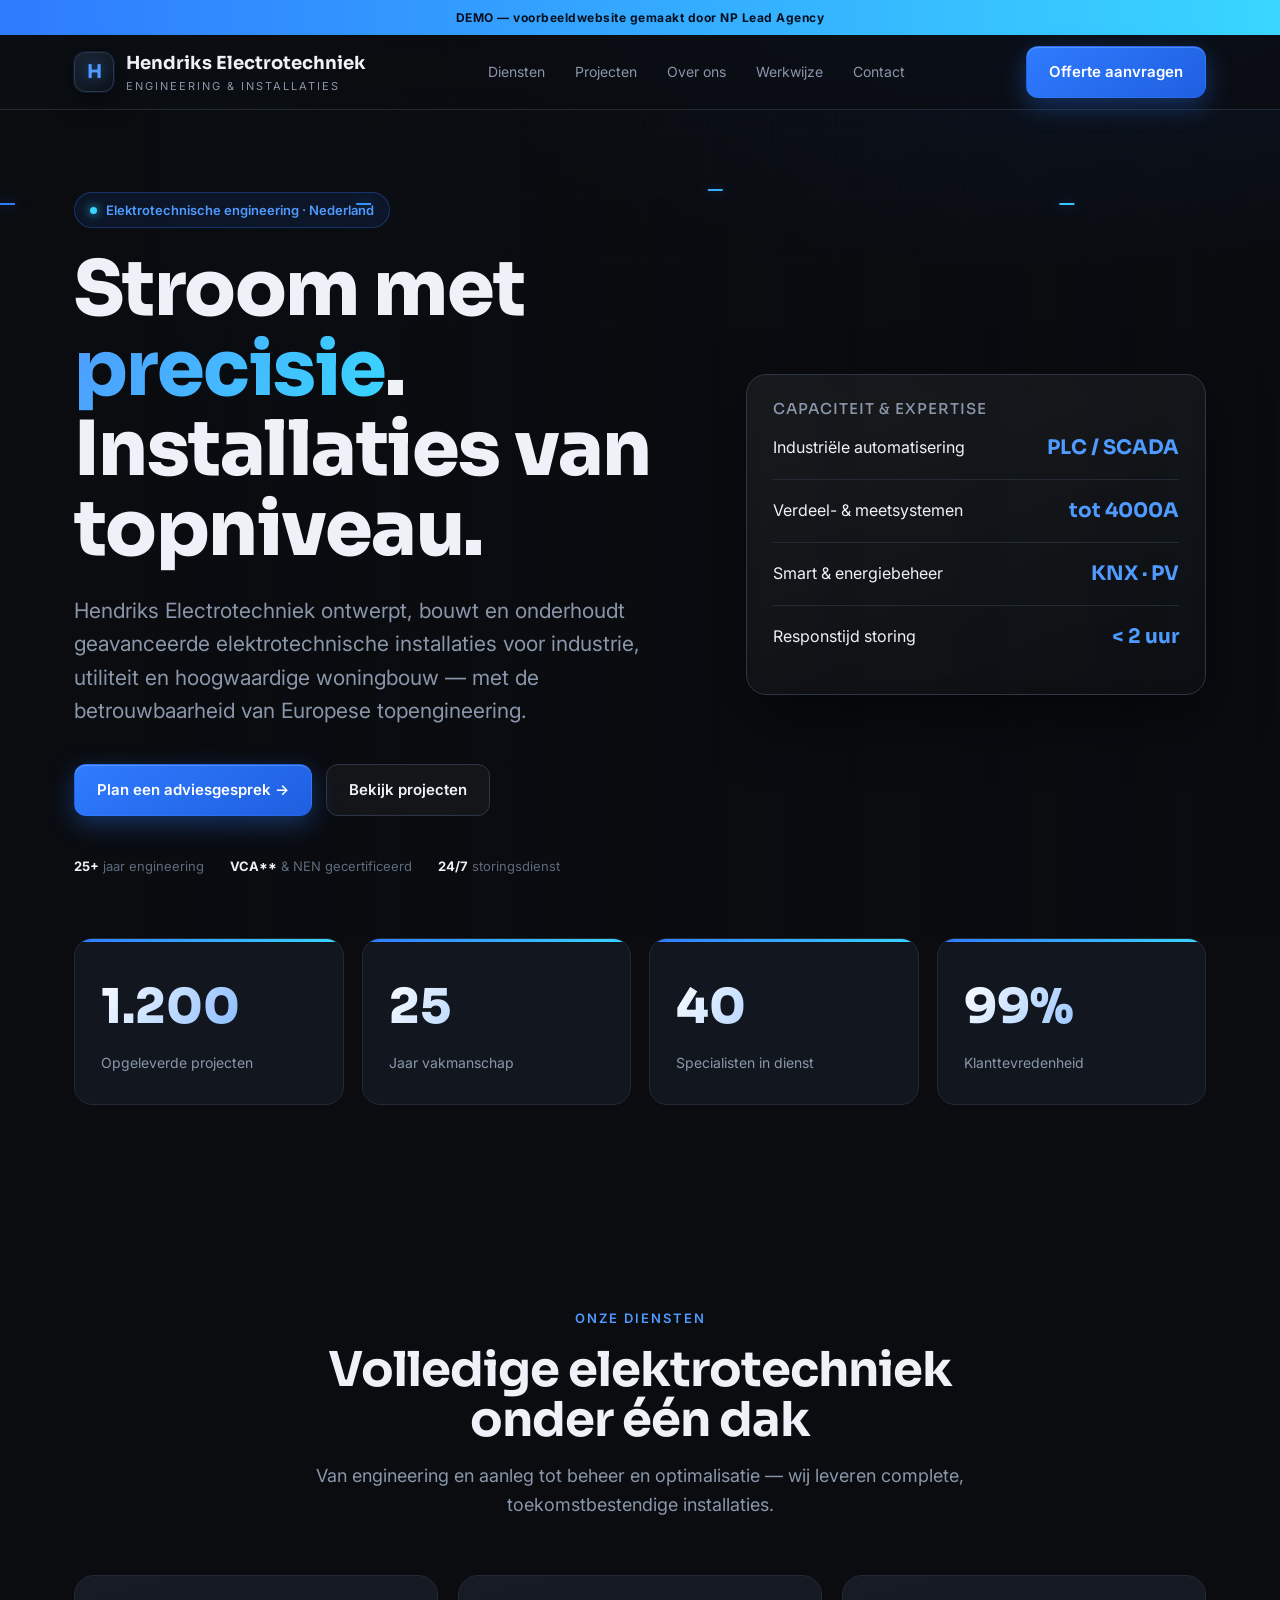
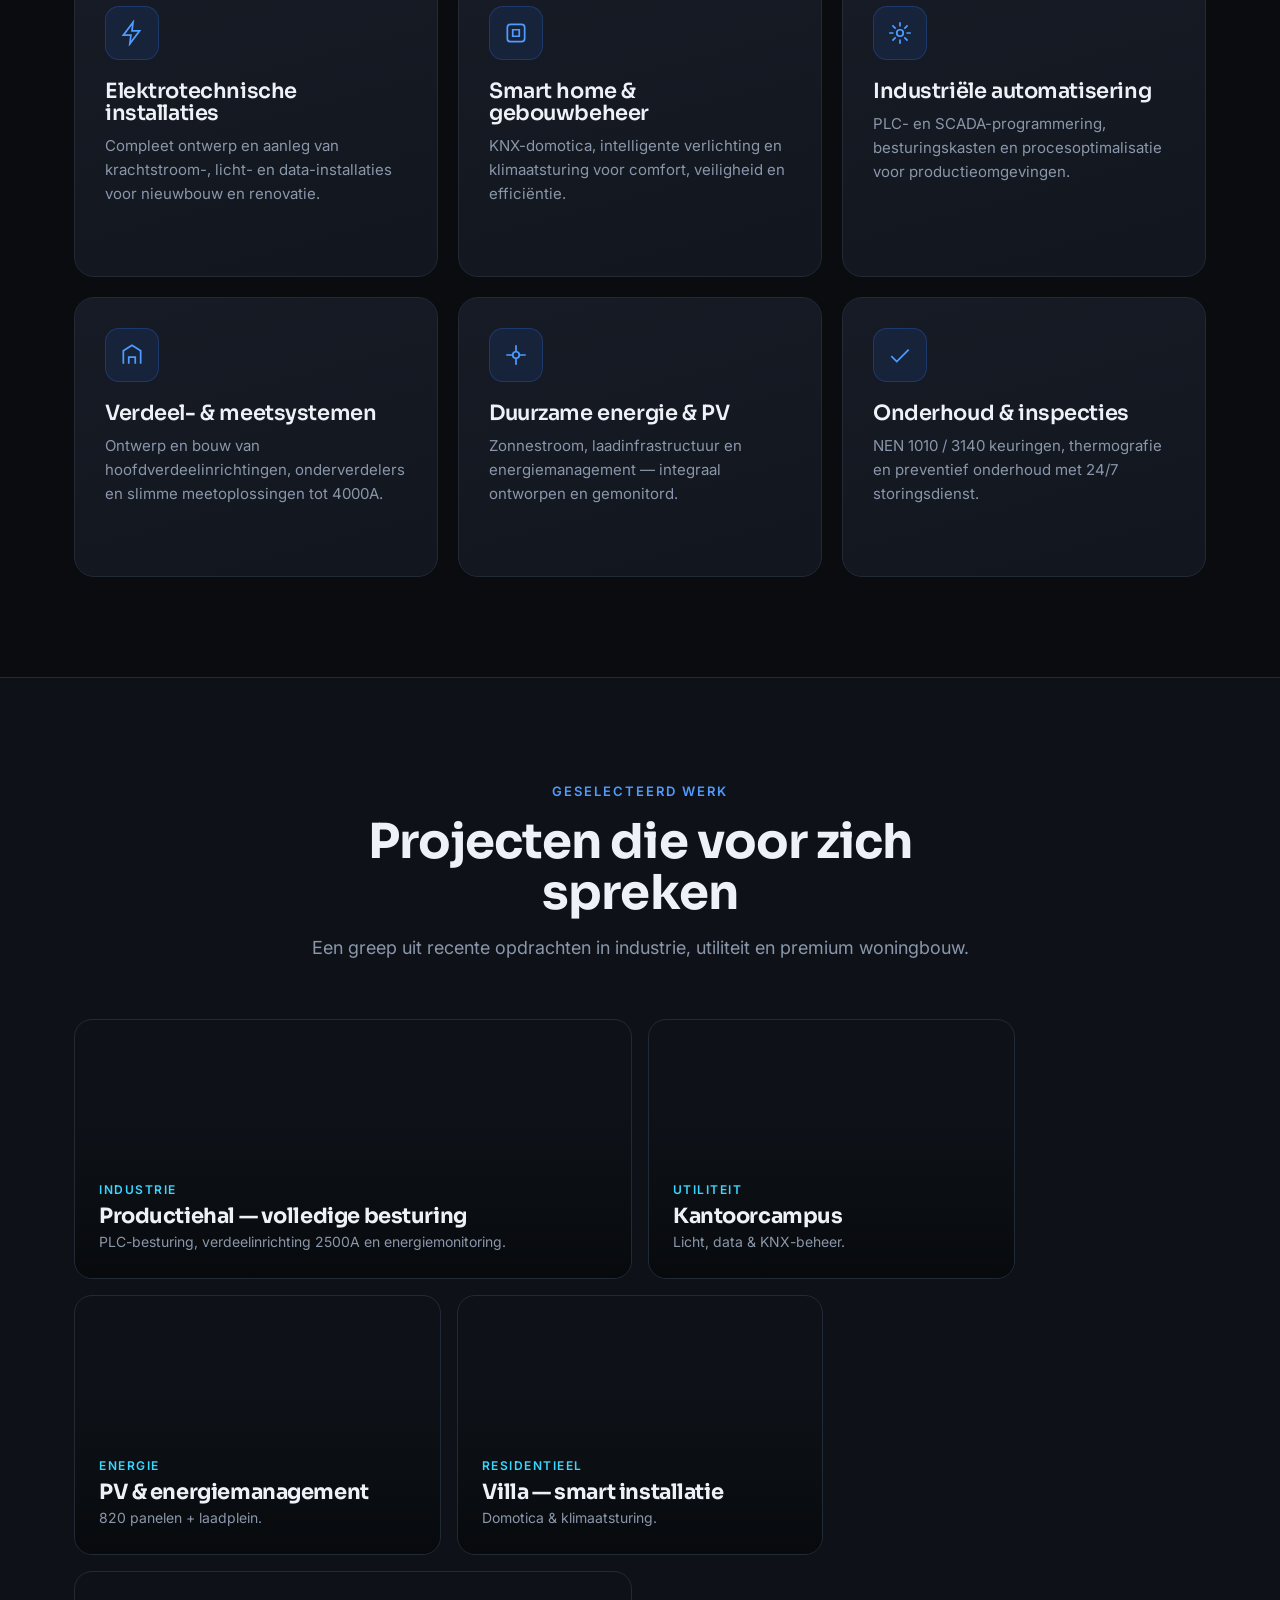
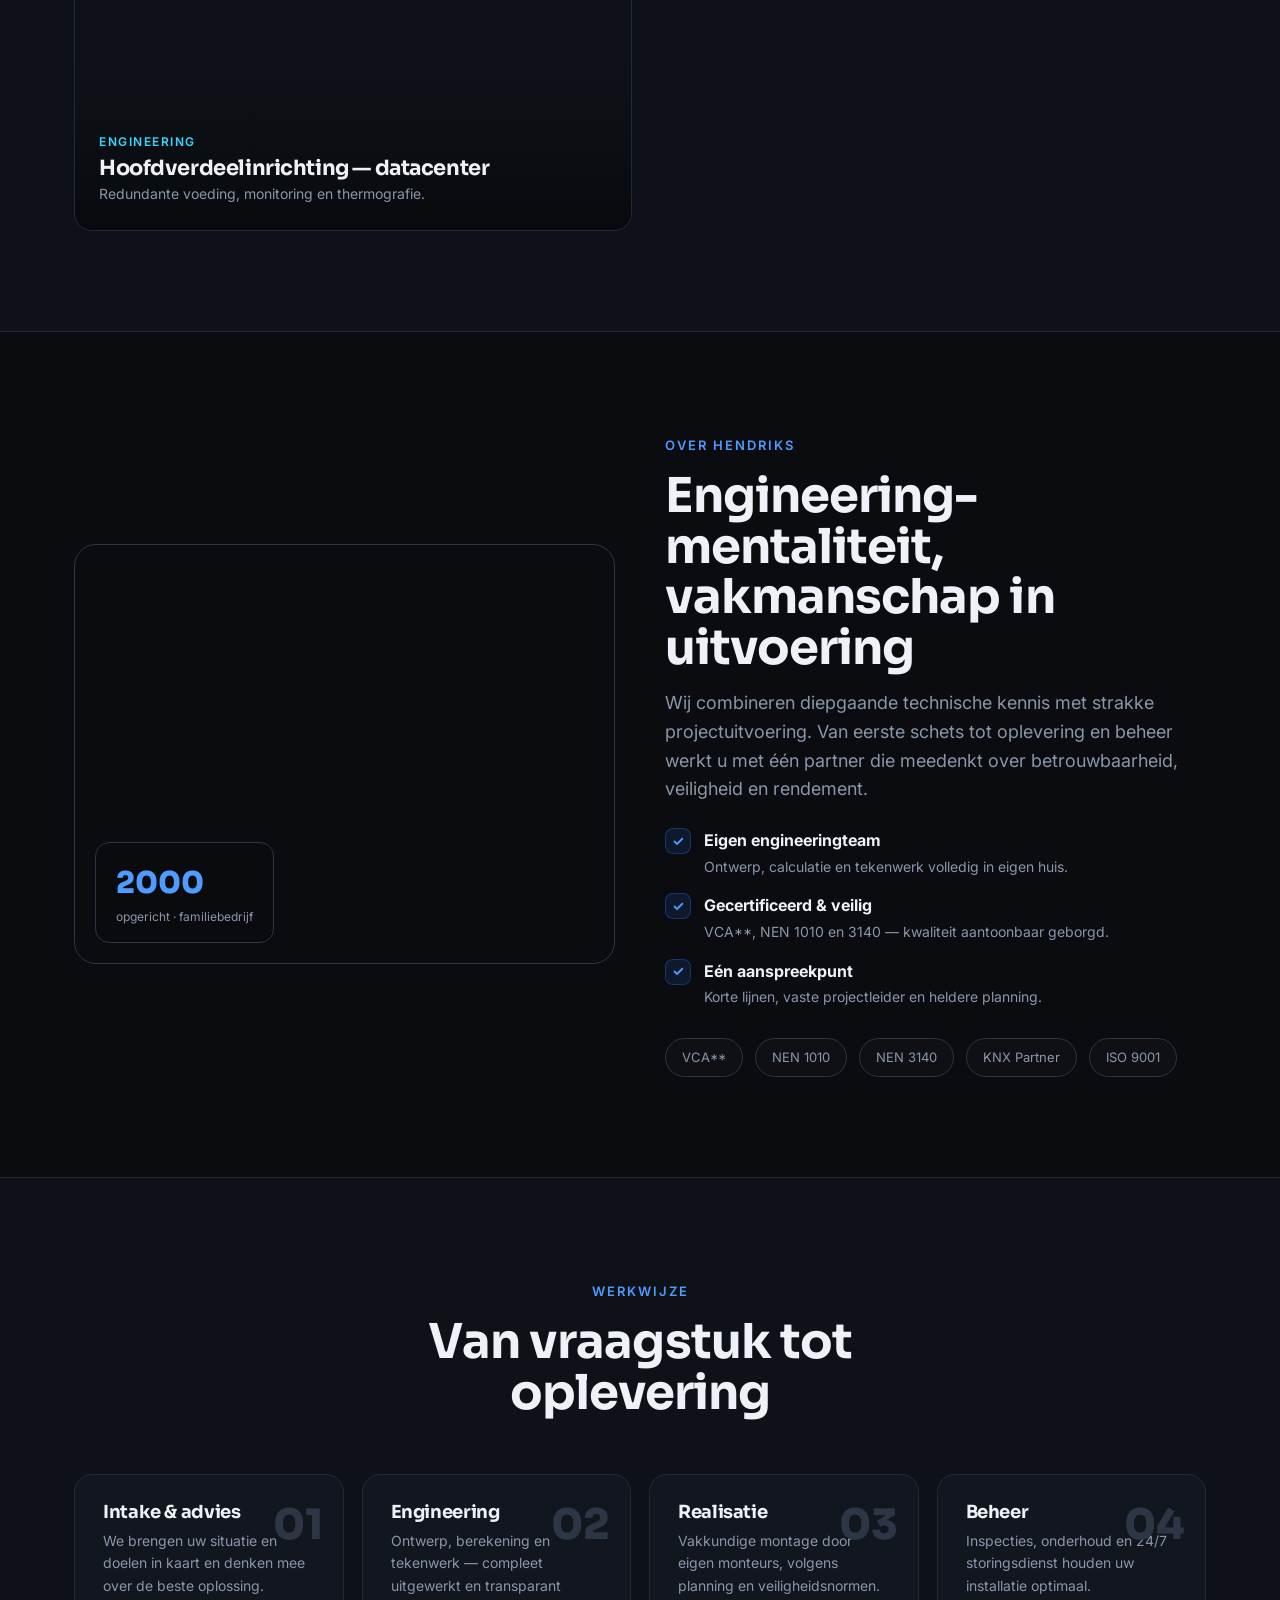
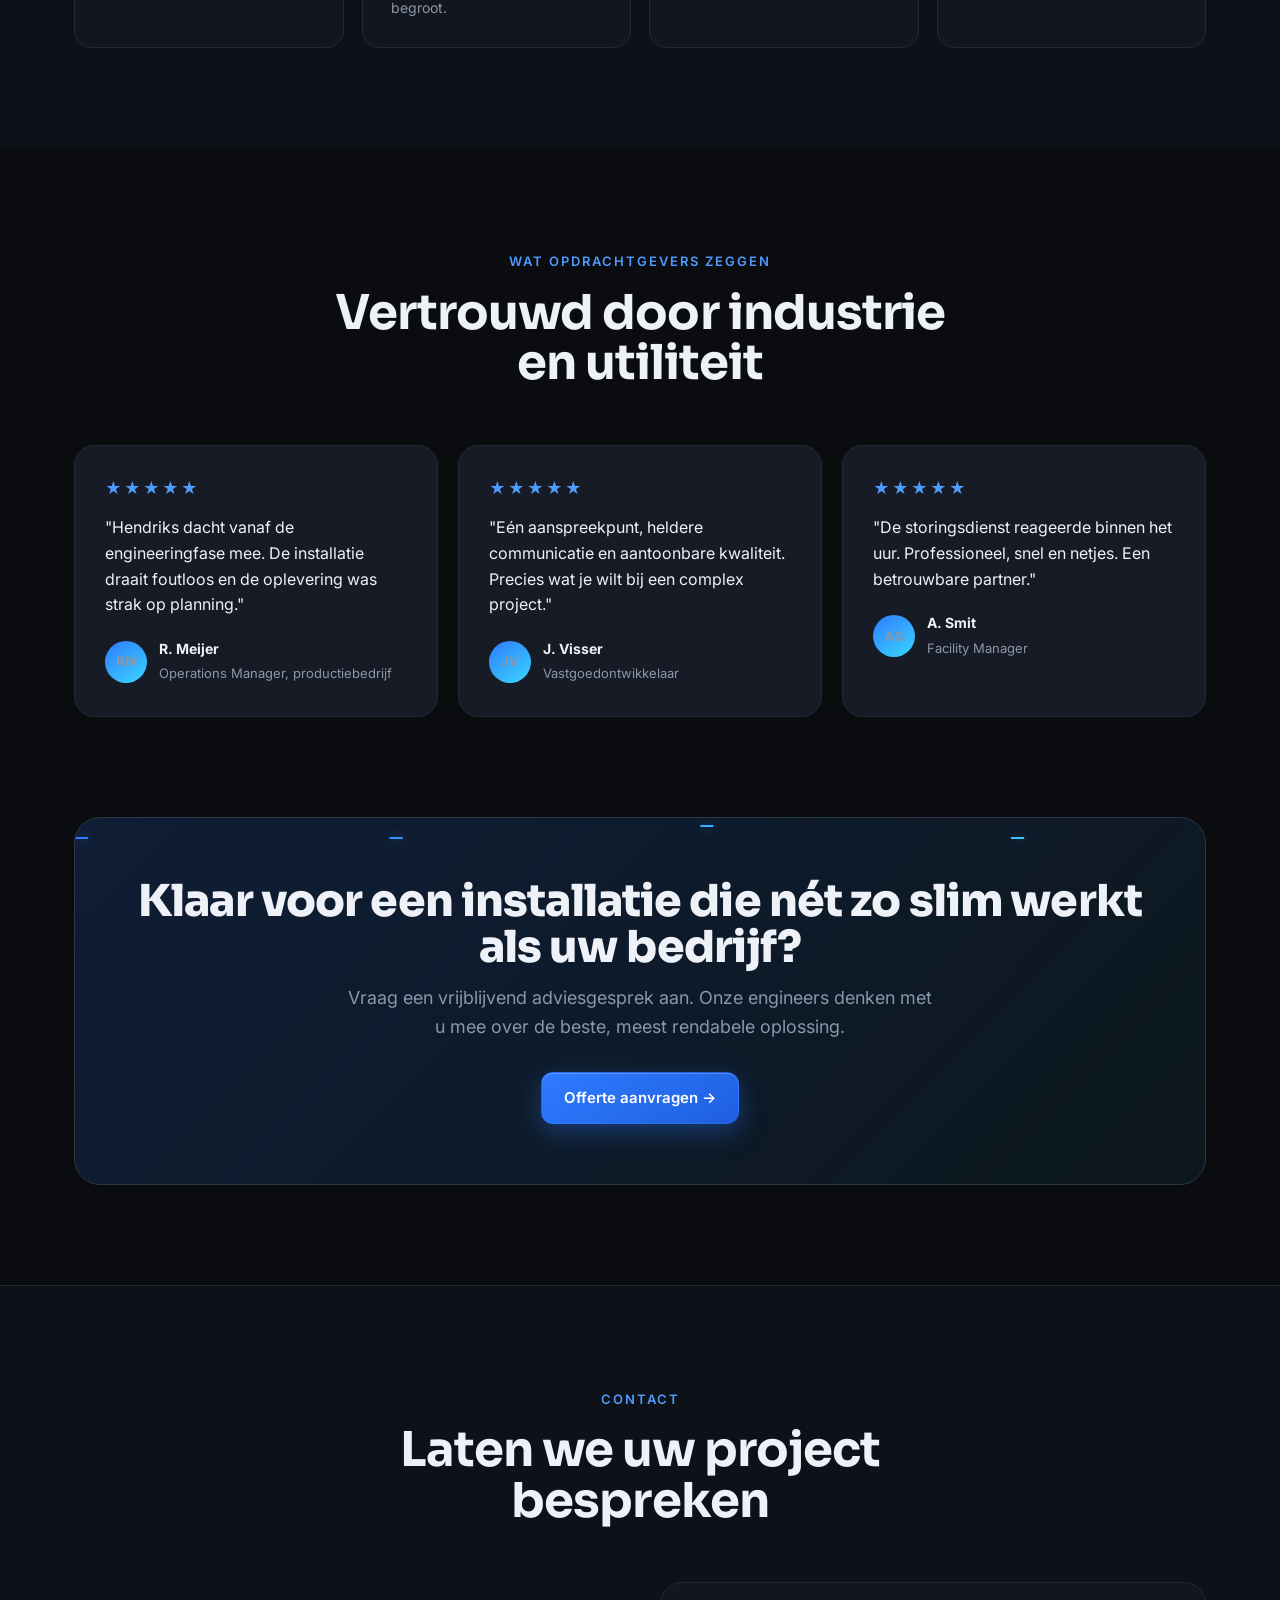
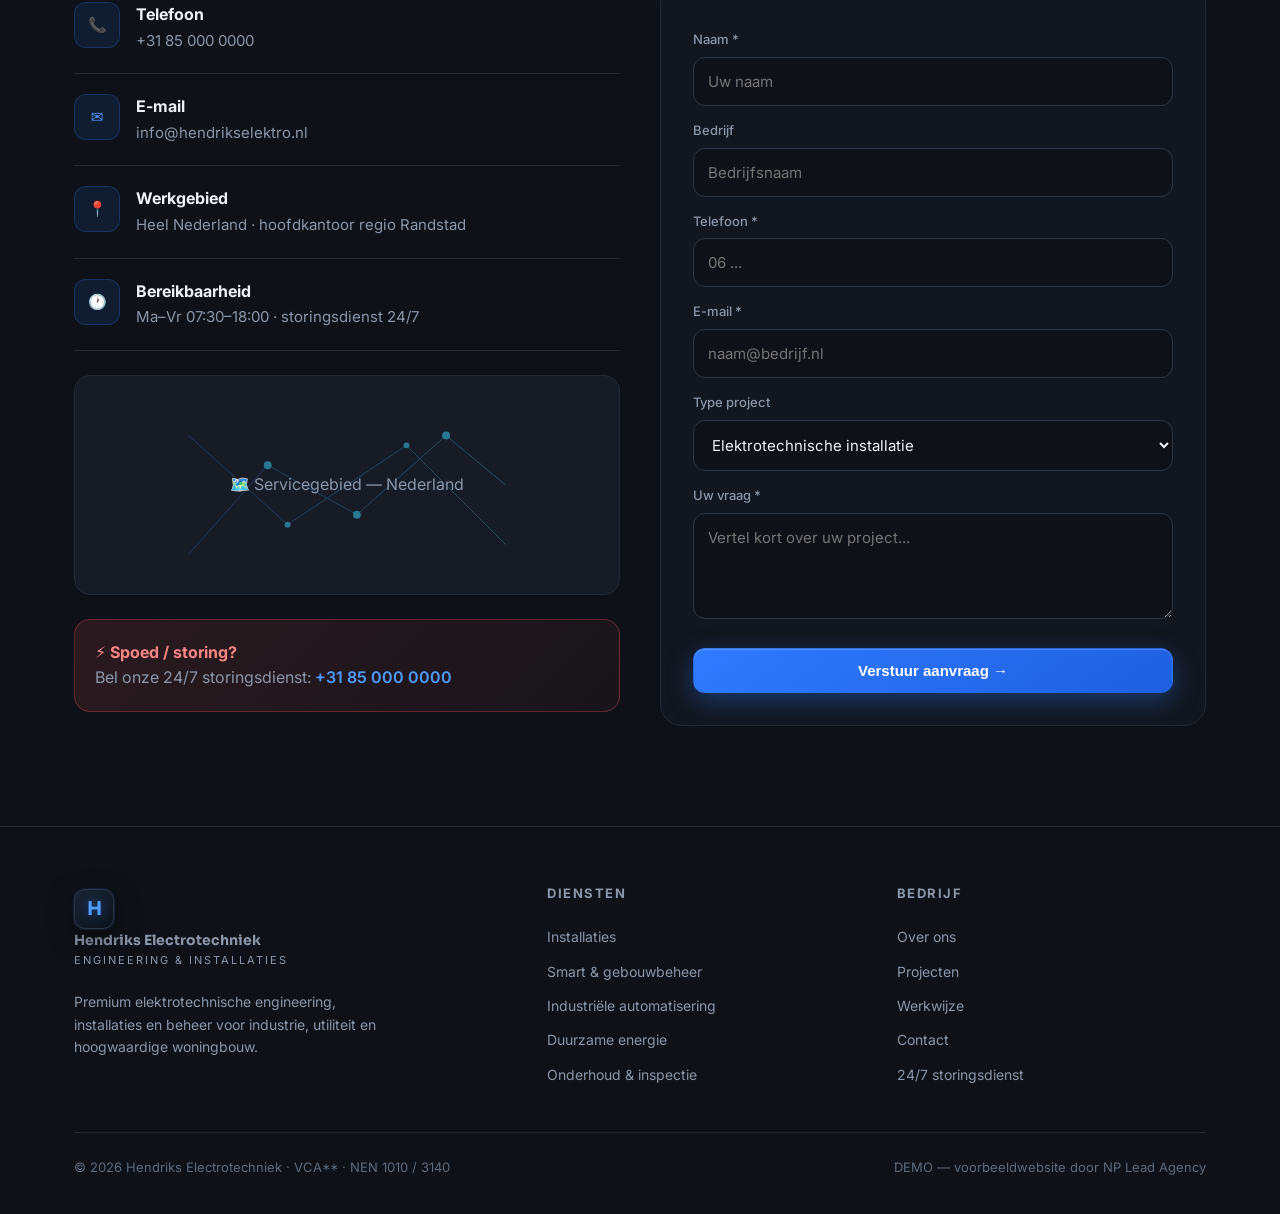
==== public/secret/hendriks_electrotechniek.html @ 33b32695 "Add secret folder with hendriks_electrotechniek.html file" ====
<!doctype html>
<html lang="nl">
<head>
<meta charset="utf-8">
<meta name="viewport" content="width=device-width,initial-scale=1">
<title>Hendriks Electrotechniek — Premium elektrotechniek & installaties</title>
<meta name="description" content="Hendriks Electrotechniek: hoogwaardige elektrotechnische installaties, smart systemen, industriële automatisering en duurzame energie. Engineering van Europees topniveau.">
<meta name="theme-color" content="#0a0c10">
<meta property="og:title" content="Hendriks Electrotechniek — Premium elektrotechniek">
<meta property="og:description" content="Elektrotechnische engineering, installaties en automatisering van topniveau.">
<meta property="og:type" content="website">
<link rel="preconnect" href="https://fonts.googleapis.com">
<link rel="preconnect" href="https://fonts.gstatic.com" crossorigin>
<link href="https://fonts.googleapis.com/css2?family=Sora:wght@400;500;600;700;800&family=Inter:wght@300;400;500;600&display=swap" rel="stylesheet">
<script type="application/ld+json">
{"@context":"https://schema.org","@type":"Electrician","name":"Hendriks Electrotechniek","areaServed":"Nederland","description":"Premium elektrotechnische installaties, smart systemen, industriële automatisering en duurzame energie.","telephone":"+31 85 000 0000","priceRange":"€€€","address":{"@type":"PostalAddress","addressCountry":"NL"}}
</script>
<style>
:root{
  --bg:#0a0c10;--bg2:#0e1218;--panel:#12161e;--panel2:#161b25;
  --line:#222a36;--line2:#2c3644;--ink:#eef2f8;--mut:#8a97aa;--mut2:#5e6b7d;
  --blue:#2f7bff;--blue2:#4f9bff;--glow:rgba(47,123,255,.55);--cyan:#39d6ff;
}
*{margin:0;padding:0;box-sizing:border-box}
html{scroll-behavior:smooth}
body{font-family:Inter,system-ui,sans-serif;background:var(--bg);color:var(--ink);line-height:1.6;overflow-x:hidden}
h1,h2,h3,.dh{font-family:Sora,sans-serif;letter-spacing:-.02em;line-height:1.05}
.wrap{max-width:1180px;margin:0 auto;padding:0 24px}
a{color:inherit;text-decoration:none}
.demo-bar{background:linear-gradient(90deg,var(--blue),var(--cyan));color:#04101f;text-align:center;font-size:12px;font-weight:700;letter-spacing:.5px;padding:8px}
/* ambient grid + glow background */
.bgfx{position:fixed;inset:0;z-index:-2;background:
  radial-gradient(1200px 600px at 80% -10%,rgba(47,123,255,.18),transparent 60%),
  radial-gradient(900px 500px at 0% 20%,rgba(57,214,255,.08),transparent 60%),var(--bg)}
.bgfx:after{content:"";position:absolute;inset:0;opacity:.4;
  background-image:linear-gradient(var(--line) 1px,transparent 1px),linear-gradient(90deg,var(--line) 1px,transparent 1px);
  background-size:64px 64px;mask-image:radial-gradient(ellipse 80% 60% at 50% 0%,#000,transparent 75%)}
/* electrical flow line */
.flow{position:absolute;left:0;right:0;height:2px;overflow:visible;pointer-events:none}
.flow svg{width:100%;height:40px;display:block}
.flow path{stroke:url(#g);stroke-width:2;fill:none;stroke-dasharray:14 320;animation:dash 5s linear infinite;filter:drop-shadow(0 0 6px var(--glow))}
@keyframes dash{to{stroke-dashoffset:-334}}
/* nav */
header{position:sticky;top:0;z-index:40;backdrop-filter:blur(14px);background:rgba(10,12,16,.72);border-bottom:1px solid var(--line)}
nav{display:flex;align-items:center;justify-content:space-between;height:74px}
.brand{display:flex;align-items:center;gap:12px;font-family:Sora;font-weight:700;font-size:18px}
.logo{width:40px;height:40px;border-radius:11px;position:relative;background:linear-gradient(145deg,#1a2433,#0d131c);border:1px solid var(--line2);display:grid;place-items:center;box-shadow:0 0 0 1px rgba(47,123,255,.15),0 8px 24px rgba(0,0,0,.5)}
.logo b{font-family:Sora;color:var(--blue2);font-size:19px;text-shadow:0 0 12px var(--glow)}
.brand small{display:block;font-family:Inter;font-weight:400;font-size:11px;color:var(--mut);letter-spacing:2px;text-transform:uppercase}
.navlinks{display:flex;gap:30px}
.navlinks a{font-size:14px;color:var(--mut);transition:.2s;position:relative}
.navlinks a:hover{color:var(--ink)}
.navlinks a:after{content:"";position:absolute;left:0;bottom:-6px;height:2px;width:0;background:var(--blue2);transition:.25s;box-shadow:0 0 8px var(--glow)}
.navlinks a:hover:after{width:100%}
.btn{display:inline-flex;align-items:center;gap:9px;font-weight:600;font-size:15px;padding:13px 22px;border-radius:12px;cursor:pointer;border:1px solid transparent;transition:.2s}
.btn-primary{background:linear-gradient(145deg,var(--blue),#1f5fe0);color:#fff;box-shadow:0 8px 26px rgba(47,123,255,.35),inset 0 1px 0 rgba(255,255,255,.2)}
.btn-primary:hover{transform:translateY(-2px);box-shadow:0 12px 34px rgba(47,123,255,.5)}
.btn-ghost{background:rgba(255,255,255,.04);border-color:var(--line2);color:var(--ink)}
.btn-ghost:hover{border-color:var(--blue2);background:rgba(47,123,255,.08)}
@media(max-width:880px){.navlinks{display:none}}
/* hero */
.hero{position:relative;min-height:92vh;display:flex;align-items:center;padding:80px 0 60px;overflow:hidden}
.hero-img{position:absolute;inset:0;z-index:-1}
.hero-img img{width:100%;height:100%;object-fit:cover;opacity:.32}
.hero-img:after{content:"";position:absolute;inset:0;background:linear-gradient(90deg,var(--bg) 8%,rgba(10,12,16,.6) 55%,rgba(10,12,16,.25) 100%)}
.hero-grid{display:grid;grid-template-columns:1.15fr .85fr;gap:50px;align-items:center}
@media(max-width:980px){.hero-grid{grid-template-columns:1fr}}
.tagpill{display:inline-flex;align-items:center;gap:9px;font-size:13px;color:var(--blue2);background:rgba(47,123,255,.1);border:1px solid rgba(47,123,255,.3);padding:7px 15px;border-radius:30px;font-weight:600}
.tagpill .dot{width:7px;height:7px;border-radius:50%;background:var(--cyan);box-shadow:0 0 10px var(--cyan);animation:pulse 1.8s infinite}
@keyframes pulse{0%,100%{opacity:1}50%{opacity:.35}}
.hero h1{font-size:clamp(42px,6.4vw,76px);font-weight:800;margin:22px 0 0}
.hero h1 em{font-style:normal;background:linear-gradient(120deg,var(--blue2),var(--cyan));-webkit-background-clip:text;background-clip:text;color:transparent}
.hero p.lead{color:var(--mut);font-size:clamp(17px,2vw,21px);max-width:52ch;margin-top:24px}
.hero .cta{display:flex;gap:14px;margin-top:36px;flex-wrap:wrap}
.trust{margin-top:40px;display:flex;gap:26px;flex-wrap:wrap;color:var(--mut2);font-size:13px;align-items:center}
.trust b{color:var(--ink)}
/* glass spec card in hero */
.glass{background:linear-gradient(160deg,rgba(255,255,255,.06),rgba(255,255,255,.015));border:1px solid var(--line2);border-radius:20px;padding:26px;backdrop-filter:blur(8px);box-shadow:0 24px 60px rgba(0,0,0,.5)}
.spec h3{font-size:15px;color:var(--mut);font-weight:500;letter-spacing:1px;text-transform:uppercase}
.specrow{display:flex;justify-content:space-between;align-items:center;padding:15px 0;border-bottom:1px solid var(--line)}
.specrow:last-child{border-bottom:none}
.specrow .v{font-family:Sora;font-weight:700;font-size:20px;color:var(--blue2)}
/* sections */
section{padding:100px 0;position:relative}
.eyebrow{color:var(--blue2);font-weight:600;font-size:13px;letter-spacing:2px;text-transform:uppercase}
.sec-h{font-size:clamp(30px,4.4vw,48px);font-weight:700;margin-top:14px;max-width:18ch}
.sec-sub{color:var(--mut);font-size:18px;margin-top:16px;max-width:60ch}
.center{text-align:center;margin:0 auto 56px}
.center .sec-h,.center .sec-sub{margin-left:auto;margin-right:auto}
/* stats */
.stats{display:grid;grid-template-columns:repeat(4,1fr);gap:18px}
@media(max-width:760px){.stats{grid-template-columns:1fr 1fr}}
.stat{background:var(--panel);border:1px solid var(--line);border-radius:18px;padding:30px 26px;position:relative;overflow:hidden}
.stat:before{content:"";position:absolute;top:0;left:0;width:100%;height:3px;background:linear-gradient(90deg,var(--blue),var(--cyan))}
.stat .n{font-family:Sora;font-weight:800;font-size:clamp(34px,4vw,48px);background:linear-gradient(120deg,#fff,var(--blue2));-webkit-background-clip:text;background-clip:text;color:transparent}
.stat .l{color:var(--mut);font-size:14px;margin-top:6px}
/* services */
.svc-grid{display:grid;grid-template-columns:repeat(3,1fr);gap:20px}
@media(max-width:900px){.svc-grid{grid-template-columns:1fr 1fr}}
@media(max-width:600px){.svc-grid{grid-template-columns:1fr}}
.svc{background:linear-gradient(165deg,var(--panel2),var(--panel));border:1px solid var(--line);border-radius:20px;padding:30px;transition:.25s;position:relative;overflow:hidden}
.svc:hover{transform:translateY(-6px);border-color:var(--blue2);box-shadow:0 24px 60px rgba(0,0,0,.55),0 0 0 1px rgba(47,123,255,.25)}
.svc .ic{width:54px;height:54px;border-radius:14px;background:rgba(47,123,255,.1);border:1px solid rgba(47,123,255,.25);display:grid;place-items:center;margin-bottom:20px}
.svc .ic svg{width:26px;height:26px;stroke:var(--blue2);fill:none;stroke-width:1.6}
.svc h3{font-size:21px;font-weight:600}
.svc p{color:var(--mut);font-size:15px;margin-top:10px}
.svc .more{color:var(--blue2);font-size:14px;font-weight:600;margin-top:16px;display:inline-flex;gap:6px;opacity:0;transform:translateX(-6px);transition:.25s}
.svc:hover .more{opacity:1;transform:translateX(0)}
/* projects */
.proj-grid{display:grid;grid-template-columns:repeat(6,1fr);gap:16px}
.proj{position:relative;border-radius:18px;overflow:hidden;border:1px solid var(--line);min-height:260px;grid-column:span 2}
.proj.big{grid-column:span 3}
@media(max-width:860px){.proj,.proj.big{grid-column:span 6}}
.proj img{width:100%;height:100%;object-fit:cover;position:absolute;inset:0;transition:.5s;opacity:.85}
.proj:hover img{transform:scale(1.06);opacity:1}
.proj .ov{position:absolute;inset:0;background:linear-gradient(180deg,transparent 35%,rgba(7,9,12,.9));display:flex;flex-direction:column;justify-content:flex-end;padding:24px}
.proj .cat{font-size:12px;color:var(--cyan);letter-spacing:1.5px;text-transform:uppercase;font-weight:600}
.proj h3{font-size:21px;margin-top:6px}
.proj p{color:var(--mut);font-size:14px;margin-top:4px}
/* about split */
.split{display:grid;grid-template-columns:1fr 1fr;gap:50px;align-items:center}
@media(max-width:900px){.split{grid-template-columns:1fr}}
.about-media{position:relative;border-radius:22px;overflow:hidden;border:1px solid var(--line2);min-height:420px}
.about-media img{width:100%;height:100%;object-fit:cover;position:absolute;inset:0}
.about-media .badge{position:absolute;left:20px;bottom:20px;background:rgba(10,12,16,.8);backdrop-filter:blur(8px);border:1px solid var(--line2);border-radius:14px;padding:16px 20px}
.about-media .badge .n{font-family:Sora;font-weight:800;font-size:30px;color:var(--blue2)}
.about-media .badge .l{font-size:12px;color:var(--mut)}
.checks{margin-top:24px;display:flex;flex-direction:column;gap:14px}
.check{display:flex;gap:13px;align-items:flex-start}
.check .c{flex:none;width:26px;height:26px;border-radius:8px;background:rgba(47,123,255,.12);border:1px solid rgba(47,123,255,.3);color:var(--blue2);display:grid;place-items:center;font-weight:700;font-size:14px}
.check b{display:block}.check span{color:var(--mut);font-size:14px}
.certs{display:flex;gap:12px;flex-wrap:wrap;margin-top:28px}
.cert{font-size:13px;color:var(--mut);border:1px solid var(--line2);border-radius:30px;padding:8px 16px;background:rgba(255,255,255,.02)}
/* process */
.steps{display:grid;grid-template-columns:repeat(4,1fr);gap:18px;counter-reset:s}
@media(max-width:860px){.steps{grid-template-columns:1fr 1fr}}
.step{background:var(--panel);border:1px solid var(--line);border-radius:18px;padding:28px;position:relative}
.step .num{font-family:Sora;font-weight:800;font-size:42px;color:var(--line2);position:absolute;top:16px;right:20px}
.step h3{font-size:18px;margin-bottom:8px}.step p{color:var(--mut);font-size:14px}
/* testimonials */
.tg{display:grid;grid-template-columns:repeat(3,1fr);gap:20px}
@media(max-width:860px){.tg{grid-template-columns:1fr}}
.tcard{background:var(--panel2);border:1px solid var(--line);border-radius:20px;padding:30px}
.tcard .stars{color:var(--blue2);letter-spacing:2px;margin-bottom:14px}
.tcard p{font-size:16px}
.tcard .who{display:flex;align-items:center;gap:12px;margin-top:20px}
.tcard .av{width:42px;height:42px;border-radius:50%;background:linear-gradient(145deg,var(--blue),var(--cyan));display:grid;place-items:center;font-weight:700;color:#04101f}
.tcard .who b{display:block;font-size:14px}.tcard .who span{color:var(--mut);font-size:13px}
/* CTA */
.ctaband{background:linear-gradient(135deg,rgba(47,123,255,.16),rgba(57,214,255,.06));border:1px solid var(--line2);border-radius:26px;padding:60px;text-align:center;position:relative;overflow:hidden}
.ctaband h2{font-size:clamp(28px,4vw,44px);font-weight:800}
.ctaband p{color:var(--mut);font-size:18px;margin:14px auto 30px;max-width:54ch}
/* contact */
.contact-grid{display:grid;grid-template-columns:1fr 1fr;gap:40px;align-items:start}
@media(max-width:860px){.contact-grid{grid-template-columns:1fr}}
.cinfo .row{display:flex;gap:16px;padding:20px 0;border-bottom:1px solid var(--line)}
.cinfo .row .ic{flex:none;width:46px;height:46px;border-radius:12px;background:rgba(47,123,255,.1);border:1px solid rgba(47,123,255,.25);display:grid;place-items:center;color:var(--blue2)}
.cinfo .row b{display:block}.cinfo .row span,.cinfo .row a{color:var(--mut);font-size:15px}
.emergency{margin-top:24px;background:linear-gradient(135deg,rgba(255,86,86,.12),rgba(255,86,86,.04));border:1px solid rgba(255,86,86,.3);border-radius:16px;padding:20px}
.emergency b{color:#ff8585}
form.cform{background:var(--panel);border:1px solid var(--line);border-radius:22px;padding:32px}
.cform label{display:block;font-size:13px;color:var(--mut);font-weight:500;margin:14px 0 7px}
.cform input,.cform textarea,.cform select{width:100%;background:var(--bg2);border:1px solid var(--line2);border-radius:12px;padding:14px;color:var(--ink);font-size:15px;font-family:inherit;transition:.2s}
.cform input:focus,.cform textarea:focus,.cform select:focus{outline:none;border-color:var(--blue2);box-shadow:0 0 0 3px rgba(47,123,255,.18)}
.cform .err{color:#ff8585;font-size:12px;margin-top:5px;display:none}
.cform button{width:100%;margin-top:22px;justify-content:center}
.mapwrap{margin-top:24px;border-radius:16px;overflow:hidden;border:1px solid var(--line);position:relative;height:220px;background:var(--panel2)}
.mapwrap .pin{position:absolute;inset:0;display:grid;place-items:center;color:var(--mut)}
.mapwrap svg.net{position:absolute;inset:0;width:100%;height:100%;opacity:.5}
/* footer */
footer{border-top:1px solid var(--line);padding:56px 0 36px;background:var(--bg2)}
.foot-grid{display:grid;grid-template-columns:1.4fr 1fr 1fr;gap:40px}
@media(max-width:760px){.foot-grid{grid-template-columns:1fr}}
.foot-grid h4{font-size:13px;letter-spacing:1.5px;text-transform:uppercase;color:var(--mut);margin-bottom:16px}
.foot-grid a{display:block;color:var(--mut);font-size:14px;padding:6px 0;transition:.2s}
.foot-grid a:hover{color:var(--blue2)}
.foot-bot{margin-top:40px;padding-top:24px;border-top:1px solid var(--line);display:flex;justify-content:space-between;flex-wrap:wrap;gap:12px;color:var(--mut2);font-size:13px}
/* reveal animation */
.reveal{opacity:0;transform:translateY(26px);transition:.7s cubic-bezier(.2,.7,.2,1)}
.reveal.in{opacity:1;transform:none}
</style>
</head>
<body>
<div class="bgfx"></div>
<div class="demo-bar">DEMO — voorbeeldwebsite gemaakt door NP Lead Agency</div>

<header>
  <div class="wrap"><nav>
    <a class="brand" href="#home"><span class="logo"><b>H</b></span>
      <span>Hendriks Electrotechniek<small>Engineering &amp; Installaties</small></span></a>
    <div class="navlinks">
      <a href="#diensten">Diensten</a>
      <a href="#projecten">Projecten</a>
      <a href="#over">Over ons</a>
      <a href="#proces">Werkwijze</a>
      <a href="#contact">Contact</a>
    </div>
    <a class="btn btn-primary" href="#contact">Offerte aanvragen</a>
  </nav></div>
</header>

<!-- HERO -->
<section class="hero" id="home">
  <div class="hero-img"><img src="https://images.unsplash.com/photo-1581092160562-40aa08e78837?auto=format&fit=crop&w=1600&q=80" alt="Elektrotechnicus aan een industriële verdeelkast" onerror="this.style.display='none'"></div>
  <div class="flow" style="top:74px"><svg viewBox="0 0 1200 40" preserveAspectRatio="none"><defs><linearGradient id="g" x1="0" x2="1"><stop offset="0" stop-color="#2f7bff"/><stop offset="1" stop-color="#39d6ff"/></linearGradient></defs><path d="M0 20 H420 l20 -14 H760 l20 14 H1200"/></svg></div>
  <div class="wrap"><div class="hero-grid">
    <div class="reveal in">
      <span class="tagpill"><span class="dot"></span> Elektrotechnische engineering · Nederland</span>
      <h1>Stroom met <em>precisie</em>.<br>Installaties van topniveau.</h1>
      <p class="lead">Hendriks Electrotechniek ontwerpt, bouwt en onderhoudt geavanceerde elektrotechnische installaties voor industrie, utiliteit en hoogwaardige woningbouw — met de betrouwbaarheid van Europese topengineering.</p>
      <div class="cta">
        <a class="btn btn-primary" href="#contact">Plan een adviesgesprek →</a>
        <a class="btn btn-ghost" href="#projecten">Bekijk projecten</a>
      </div>
      <div class="trust">
        <span><b>25+</b> jaar engineering</span>
        <span><b>VCA**</b> &amp; NEN gecertificeerd</span>
        <span><b>24/7</b> storingsdienst</span>
      </div>
    </div>
    <div class="glass spec reveal in">
      <h3>Capaciteit &amp; expertise</h3>
      <div class="specrow"><span>Industriële automatisering</span><span class="v">PLC / SCADA</span></div>
      <div class="specrow"><span>Verdeel- &amp; meetsystemen</span><span class="v">tot 4000A</span></div>
      <div class="specrow"><span>Smart &amp; energiebeheer</span><span class="v">KNX · PV</span></div>
      <div class="specrow"><span>Responstijd storing</span><span class="v">&lt; 2 uur</span></div>
    </div>
  </div></div>
</section>

<!-- STATS -->
<section style="padding-top:0">
  <div class="wrap">
    <div class="stats">
      <div class="stat reveal"><div class="n" data-count="1200">0</div><div class="l">Opgeleverde projecten</div></div>
      <div class="stat reveal"><div class="n" data-count="25">0</div><div class="l">Jaar vakmanschap</div></div>
      <div class="stat reveal"><div class="n" data-count="40">0</div><div class="l">Specialisten in dienst</div></div>
      <div class="stat reveal"><div class="n" data-count="99" data-suffix="%">0</div><div class="l">Klanttevredenheid</div></div>
    </div>
  </div>
</section>

<!-- SERVICES -->
<section id="diensten">
  <div class="wrap">
    <div class="center reveal">
      <span class="eyebrow">Onze diensten</span>
      <h2 class="sec-h">Volledige elektrotechniek onder één dak</h2>
      <p class="sec-sub">Van engineering en aanleg tot beheer en optimalisatie — wij leveren complete, toekomstbestendige installaties.</p>
    </div>
    <div class="svc-grid">
      <div class="svc reveal"><div class="ic"><svg viewBox="0 0 24 24"><path d="M13 2 4 14h7l-1 8 9-12h-7z"/></svg></div>
        <h3>Elektrotechnische installaties</h3><p>Compleet ontwerp en aanleg van krachtstroom-, licht- en data-installaties voor nieuwbouw en renovatie.</p><span class="more">Meer →</span></div>
      <div class="svc reveal"><div class="ic"><svg viewBox="0 0 24 24"><rect x="4" y="4" width="16" height="16" rx="3"/><path d="M9 9h6v6H9z"/></svg></div>
        <h3>Smart home &amp; gebouwbeheer</h3><p>KNX-domotica, intelligente verlichting en klimaatsturing voor comfort, veiligheid en efficiëntie.</p><span class="more">Meer →</span></div>
      <div class="svc reveal"><div class="ic"><svg viewBox="0 0 24 24"><circle cx="12" cy="12" r="3"/><path d="M12 2v4M12 18v4M2 12h4M18 12h4M5 5l3 3M16 16l3 3M19 5l-3 3M8 16l-3 3"/></svg></div>
        <h3>Industriële automatisering</h3><p>PLC- en SCADA-programmering, besturingskasten en procesoptimalisatie voor productieomgevingen.</p><span class="more">Meer →</span></div>
      <div class="svc reveal"><div class="ic"><svg viewBox="0 0 24 24"><path d="M4 20V8l8-5 8 5v12M9 20v-6h6v6"/></svg></div>
        <h3>Verdeel- &amp; meetsystemen</h3><p>Ontwerp en bouw van hoofdverdeelinrichtingen, onderverdelers en slimme meetoplossingen tot 4000A.</p><span class="more">Meer →</span></div>
      <div class="svc reveal"><div class="ic"><svg viewBox="0 0 24 24"><path d="M12 3v6M12 15v6M3 12h6M15 12h6"/><circle cx="12" cy="12" r="3"/></svg></div>
        <h3>Duurzame energie &amp; PV</h3><p>Zonnestroom, laadinfrastructuur en energiemanagement — integraal ontworpen en gemonitord.</p><span class="more">Meer →</span></div>
      <div class="svc reveal"><div class="ic"><svg viewBox="0 0 24 24"><path d="M20 7 9 18l-5-5"/></svg></div>
        <h3>Onderhoud &amp; inspecties</h3><p>NEN 1010 / 3140 keuringen, thermografie en preventief onderhoud met 24/7 storingsdienst.</p><span class="more">Meer →</span></div>
    </div>
  </div>
</section>

<!-- PROJECTS -->
<section id="projecten" style="background:var(--bg2);border-top:1px solid var(--line);border-bottom:1px solid var(--line)">
  <div class="wrap">
    <div class="center reveal"><span class="eyebrow">Geselecteerd werk</span>
      <h2 class="sec-h">Projecten die voor zich spreken</h2>
      <p class="sec-sub">Een greep uit recente opdrachten in industrie, utiliteit en premium woningbouw.</p></div>
    <div class="proj-grid">
      <div class="proj big reveal"><img src="https://images.unsplash.com/photo-1565514020179-026b92b84bb6?auto=format&fit=crop&w=1200&q=80" alt="Industriële installatie" onerror="this.style.opacity=0"><div class="ov"><span class="cat">Industrie</span><h3>Productiehal — volledige besturing</h3><p>PLC-besturing, verdeelinrichting 2500A en energiemonitoring.</p></div></div>
      <div class="proj reveal"><img src="https://images.unsplash.com/photo-1497440001374-f26997328c1b?auto=format&fit=crop&w=900&q=80" alt="Kantoorinstallatie" onerror="this.style.opacity=0"><div class="ov"><span class="cat">Utiliteit</span><h3>Kantoorcampus</h3><p>Licht, data &amp; KNX-beheer.</p></div></div>
      <div class="proj reveal"><img src="https://images.unsplash.com/photo-1509391366360-2e959784a276?auto=format&fit=crop&w=900&q=80" alt="Zonnepanelen energiebeheer" onerror="this.style.opacity=0"><div class="ov"><span class="cat">Energie</span><h3>PV &amp; energiemanagement</h3><p>820 panelen + laadplein.</p></div></div>
      <div class="proj reveal"><img src="https://images.unsplash.com/photo-1600585154340-be6161a56a0c?auto=format&fit=crop&w=900&q=80" alt="Luxe woning installatie" onerror="this.style.opacity=0"><div class="ov"><span class="cat">Residentieel</span><h3>Villa — smart installatie</h3><p>Domotica &amp; klimaatsturing.</p></div></div>
      <div class="proj big reveal"><img src="https://images.unsplash.com/photo-1621905251918-48416bd8575a?auto=format&fit=crop&w=1200&q=80" alt="Moderne verdeelkast" onerror="this.style.opacity=0"><div class="ov"><span class="cat">Engineering</span><h3>Hoofdverdeelinrichting — datacenter</h3><p>Redundante voeding, monitoring en thermografie.</p></div></div>
    </div>
  </div>
</section>

<!-- ABOUT -->
<section id="over">
  <div class="wrap"><div class="split">
    <div class="about-media reveal">
      <img src="https://images.unsplash.com/photo-1581094794329-c8112a89af12?auto=format&fit=crop&w=1100&q=80" alt="Team van professionele elektrotechnici" onerror="this.style.opacity=0">
      <div class="badge"><div class="n">2000</div><div class="l">opgericht · familiebedrijf</div></div>
    </div>
    <div class="reveal">
      <span class="eyebrow">Over Hendriks</span>
      <h2 class="sec-h">Engineering-mentaliteit, vakmanschap in uitvoering</h2>
      <p class="sec-sub">Wij combineren diepgaande technische kennis met strakke projectuitvoering. Van eerste schets tot oplevering en beheer werkt u met één partner die meedenkt over betrouwbaarheid, veiligheid en rendement.</p>
      <div class="checks">
        <div class="check"><span class="c">✓</span><div><b>Eigen engineeringteam</b><span>Ontwerp, calculatie en tekenwerk volledig in eigen huis.</span></div></div>
        <div class="check"><span class="c">✓</span><div><b>Gecertificeerd &amp; veilig</b><span>VCA**, NEN 1010 en 3140 — kwaliteit aantoonbaar geborgd.</span></div></div>
        <div class="check"><span class="c">✓</span><div><b>Eén aanspreekpunt</b><span>Korte lijnen, vaste projectleider en heldere planning.</span></div></div>
      </div>
      <div class="certs"><span class="cert">VCA**</span><span class="cert">NEN 1010</span><span class="cert">NEN 3140</span><span class="cert">KNX Partner</span><span class="cert">ISO 9001</span></div>
    </div>
  </div></div>
</section>

<!-- PROCESS -->
<section id="proces" style="background:var(--bg2);border-top:1px solid var(--line)">
  <div class="wrap">
    <div class="center reveal"><span class="eyebrow">Werkwijze</span><h2 class="sec-h">Van vraagstuk tot oplevering</h2></div>
    <div class="steps">
      <div class="step reveal"><div class="num">01</div><h3>Intake &amp; advies</h3><p>We brengen uw situatie en doelen in kaart en denken mee over de beste oplossing.</p></div>
      <div class="step reveal"><div class="num">02</div><h3>Engineering</h3><p>Ontwerp, berekening en tekenwerk — compleet uitgewerkt en transparant begroot.</p></div>
      <div class="step reveal"><div class="num">03</div><h3>Realisatie</h3><p>Vakkundige montage door eigen monteurs, volgens planning en veiligheidsnormen.</p></div>
      <div class="step reveal"><div class="num">04</div><h3>Beheer</h3><p>Inspecties, onderhoud en 24/7 storingsdienst houden uw installatie optimaal.</p></div>
    </div>
  </div>
</section>

<!-- TESTIMONIALS -->
<section>
  <div class="wrap">
    <div class="center reveal"><span class="eyebrow">Wat opdrachtgevers zeggen</span><h2 class="sec-h">Vertrouwd door industrie en utiliteit</h2></div>
    <div class="tg">
      <div class="tcard reveal"><div class="stars">★★★★★</div><p>"Hendriks dacht vanaf de engineeringfase mee. De installatie draait foutloos en de oplevering was strak op planning."</p><div class="who"><span class="av">RM</span><div><b>R. Meijer</b><span>Operations Manager, productiebedrijf</span></div></div></div>
      <div class="tcard reveal"><div class="stars">★★★★★</div><p>"Eén aanspreekpunt, heldere communicatie en aantoonbare kwaliteit. Precies wat je wilt bij een complex project."</p><div class="who"><span class="av">JV</span><div><b>J. Visser</b><span>Vastgoedontwikkelaar</span></div></div></div>
      <div class="tcard reveal"><div class="stars">★★★★★</div><p>"De storingsdienst reageerde binnen het uur. Professioneel, snel en netjes. Een betrouwbare partner."</p><div class="who"><span class="av">AS</span><div><b>A. Smit</b><span>Facility Manager</span></div></div></div>
    </div>
  </div>
</section>

<!-- CTA -->
<section style="padding-top:0">
  <div class="wrap"><div class="ctaband reveal">
    <div class="flow" style="top:0"><svg viewBox="0 0 1200 40" preserveAspectRatio="none"><path d="M0 20 H500 l16 -12 H720 l16 12 H1200"/></svg></div>
    <h2>Klaar voor een installatie die nét zo slim werkt als uw bedrijf?</h2>
    <p>Vraag een vrijblijvend adviesgesprek aan. Onze engineers denken met u mee over de beste, meest rendabele oplossing.</p>
    <a class="btn btn-primary" href="#contact">Offerte aanvragen →</a>
  </div></div>
</section>

<!-- CONTACT -->
<section id="contact" style="background:var(--bg2);border-top:1px solid var(--line)">
  <div class="wrap">
    <div class="center reveal"><span class="eyebrow">Contact</span><h2 class="sec-h">Laten we uw project bespreken</h2></div>
    <div class="contact-grid">
      <div class="cinfo reveal">
        <div class="row"><span class="ic">📞</span><div><b>Telefoon</b><a href="tel:+31850000000">+31 85 000 0000</a></div></div>
        <div class="row"><span class="ic">✉️</span><div><b>E-mail</b><a href="mailto:info@hendrikselektro.nl">info@hendrikselektro.nl</a></div></div>
        <div class="row"><span class="ic">📍</span><div><b>Werkgebied</b><span>Heel Nederland · hoofdkantoor regio Randstad</span></div></div>
        <div class="row"><span class="ic">🕐</span><div><b>Bereikbaarheid</b><span>Ma–Vr 07:30–18:00 · storingsdienst 24/7</span></div></div>
        <div class="mapwrap">
          <svg class="net" viewBox="0 0 400 220"><defs><linearGradient id="m" x1="0" x2="1"><stop offset="0" stop-color="#2f7bff"/><stop offset="1" stop-color="#39d6ff"/></linearGradient></defs>
          <g stroke="url(#m)" stroke-width="1" opacity=".6" fill="none"><path d="M40 180 L120 90 L210 140 L300 60 L360 110"/><path d="M40 60 L140 150 L260 70 L360 170"/></g>
          <g fill="#39d6ff"><circle cx="120" cy="90" r="4"/><circle cx="210" cy="140" r="4"/><circle cx="300" cy="60" r="4"/><circle cx="140" cy="150" r="3"/><circle cx="260" cy="70" r="3"/></g></svg>
          <div class="pin">🗺️ Servicegebied — Nederland</div>
        </div>
        <div class="emergency"><b>⚡ Spoed / storing?</b><br><span style="color:var(--mut)">Bel onze 24/7 storingsdienst: </span><a href="tel:+31850000000" style="color:var(--blue2);font-weight:600">+31 85 000 0000</a></div>
      </div>
      <form class="cform reveal" novalidate onsubmit="return submitForm(event)">
        <label>Naam *</label><input id="f-name" required placeholder="Uw naam"><div class="err" id="e-name">Vul uw naam in.</div>
        <label>Bedrijf</label><input placeholder="Bedrijfsnaam">
        <label>Telefoon *</label><input id="f-phone" required placeholder="06 ..."><div class="err" id="e-phone">Vul een telefoonnummer in.</div>
        <label>E-mail *</label><input id="f-email" type="email" required placeholder="naam@bedrijf.nl"><div class="err" id="e-email">Vul een geldig e-mailadres in.</div>
        <label>Type project</label>
        <select><option>Elektrotechnische installatie</option><option>Smart home / gebouwbeheer</option><option>Industriële automatisering</option><option>Verdeel- &amp; meetsystemen</option><option>Duurzame energie / PV</option><option>Onderhoud &amp; inspectie</option></select>
        <label>Uw vraag *</label><textarea id="f-msg" rows="4" required placeholder="Vertel kort over uw project..."></textarea><div class="err" id="e-msg">Omschrijf kort uw vraag.</div>
        <button class="btn btn-primary" type="submit">Verstuur aanvraag →</button>
      </form>
    </div>
  </div>
</section>

<footer>
  <div class="wrap">
    <div class="foot-grid">
      <div><a class="brand" href="#home" style="margin-bottom:16px"><span class="logo"><b>H</b></span><span>Hendriks Electrotechniek<small>Engineering &amp; Installaties</small></span></a>
        <p style="color:var(--mut);font-size:14px;max-width:34ch">Premium elektrotechnische engineering, installaties en beheer voor industrie, utiliteit en hoogwaardige woningbouw.</p></div>
      <div><h4>Diensten</h4><a href="#diensten">Installaties</a><a href="#diensten">Smart &amp; gebouwbeheer</a><a href="#diensten">Industriële automatisering</a><a href="#diensten">Duurzame energie</a><a href="#diensten">Onderhoud &amp; inspectie</a></div>
      <div><h4>Bedrijf</h4><a href="#over">Over ons</a><a href="#projecten">Projecten</a><a href="#proces">Werkwijze</a><a href="#contact">Contact</a><a href="tel:+31850000000">24/7 storingsdienst</a></div>
    </div>
    <div class="foot-bot"><span>© <span id="yr"></span> Hendriks Electrotechniek · VCA** · NEN 1010 / 3140</span><span>DEMO — voorbeeldwebsite door NP Lead Agency</span></div>
  </div>
</footer>

<script>
document.getElementById('yr').textContent=new Date().getFullYear();
// reveal on scroll
const io=new IntersectionObserver((es)=>{es.forEach(e=>{if(e.isIntersecting){e.target.classList.add('in');io.unobserve(e.target)}})},{threshold:.15});
document.querySelectorAll('.reveal').forEach(el=>io.observe(el));
// animated counters
function animateCount(el){const target=+el.dataset.count,suf=el.dataset.suffix||'';let n=0;const dur=1400,t0=performance.now();
  function tick(t){const p=Math.min(1,(t-t0)/dur);n=Math.floor((1-Math.pow(1-p,3))*target);el.textContent=n.toLocaleString('nl-NL')+suf;if(p<1)requestAnimationFrame(tick)}requestAnimationFrame(tick)}
const cio=new IntersectionObserver((es)=>{es.forEach(e=>{if(e.isIntersecting){animateCount(e.target);cio.unobserve(e.target)}})},{threshold:.6});
document.querySelectorAll('[data-count]').forEach(el=>cio.observe(el));
// form validation (demo)
function submitForm(ev){ev.preventDefault();let ok=true;
  const checks=[['f-name','e-name',v=>v.trim().length>1],['f-phone','e-phone',v=>v.replace(/\D/g,'').length>=8],
    ['f-email','e-email',v=>/^[^@\s]+@[^@\s]+\.[^@\s]+$/.test(v)],['f-msg','e-msg',v=>v.trim().length>3]];
  checks.forEach(([f,e,fn])=>{const val=document.getElementById(f).value;const bad=!fn(val);
    document.getElementById(e).style.display=bad?'block':'none';if(bad)ok=false});
  if(ok)alert('Demo — bedankt! Uw aanvraag zou nu verzonden worden.');return false}
</script>
</body>
</html>
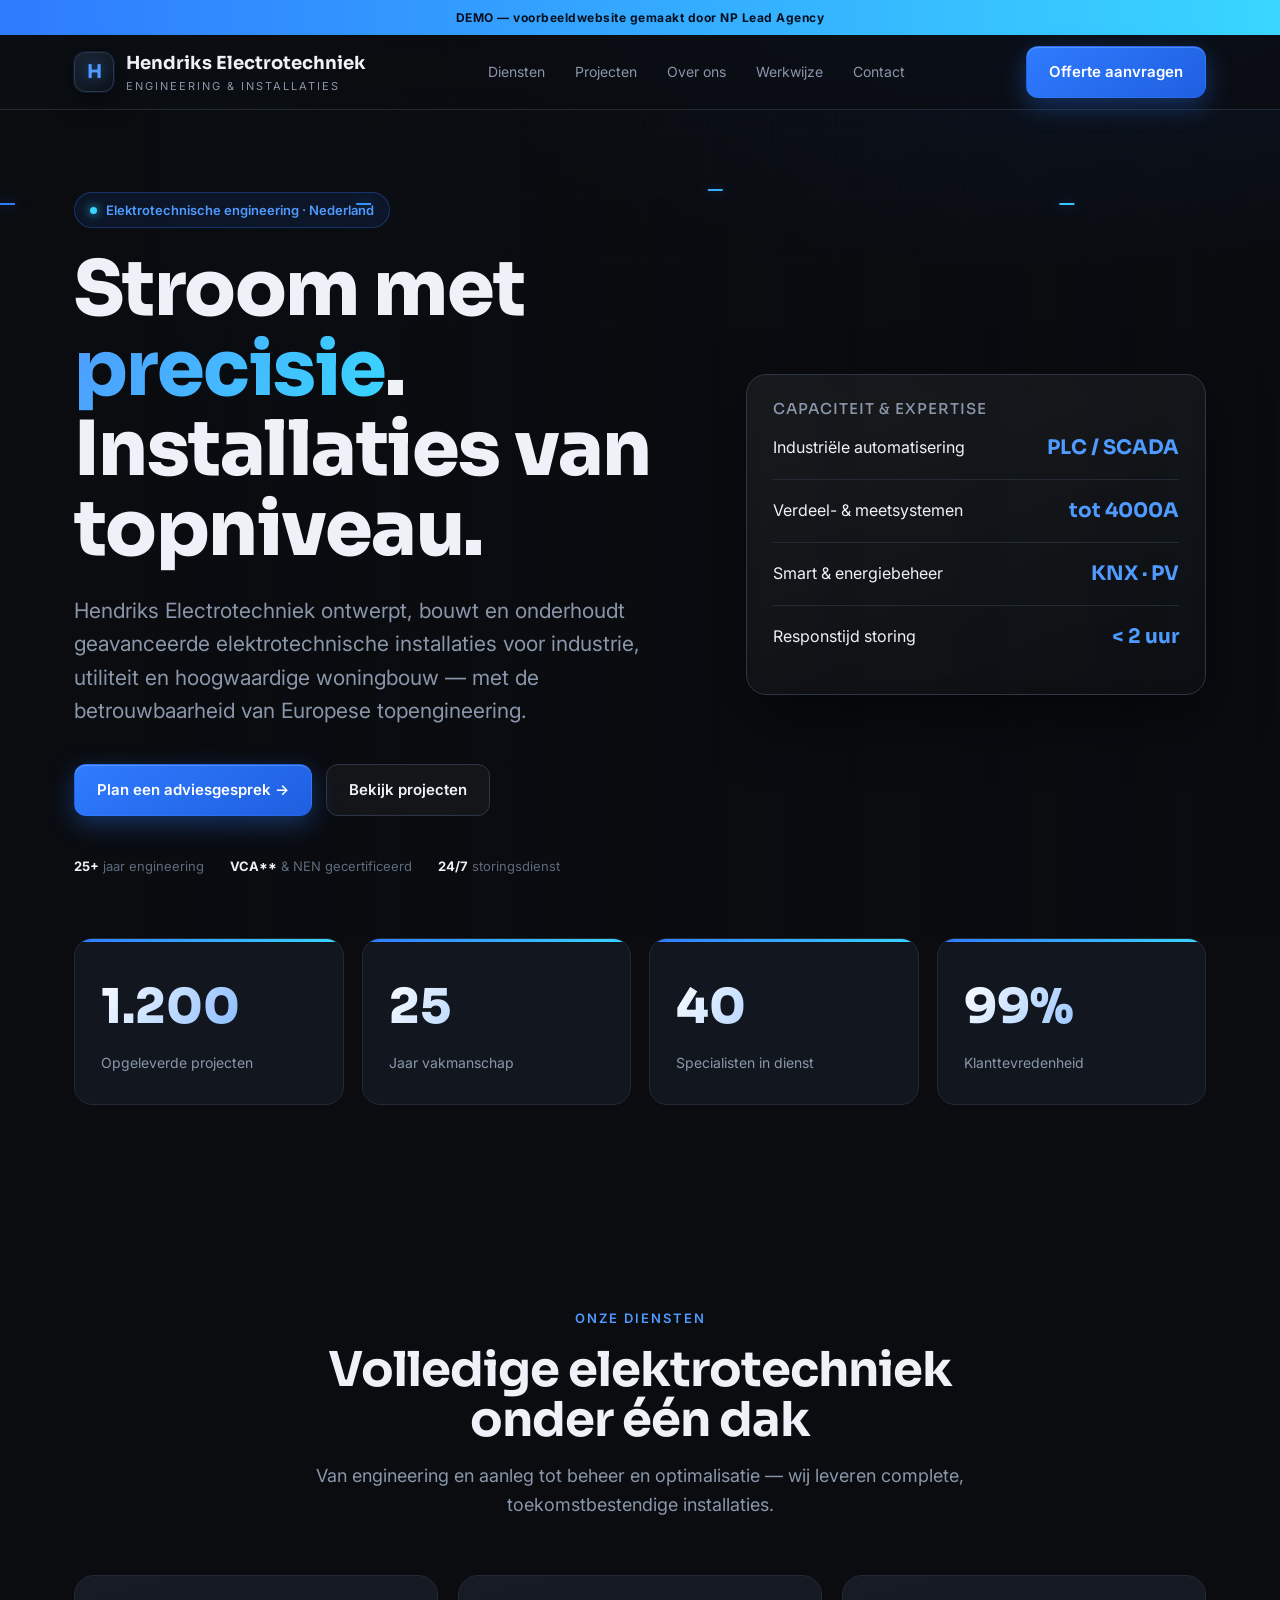
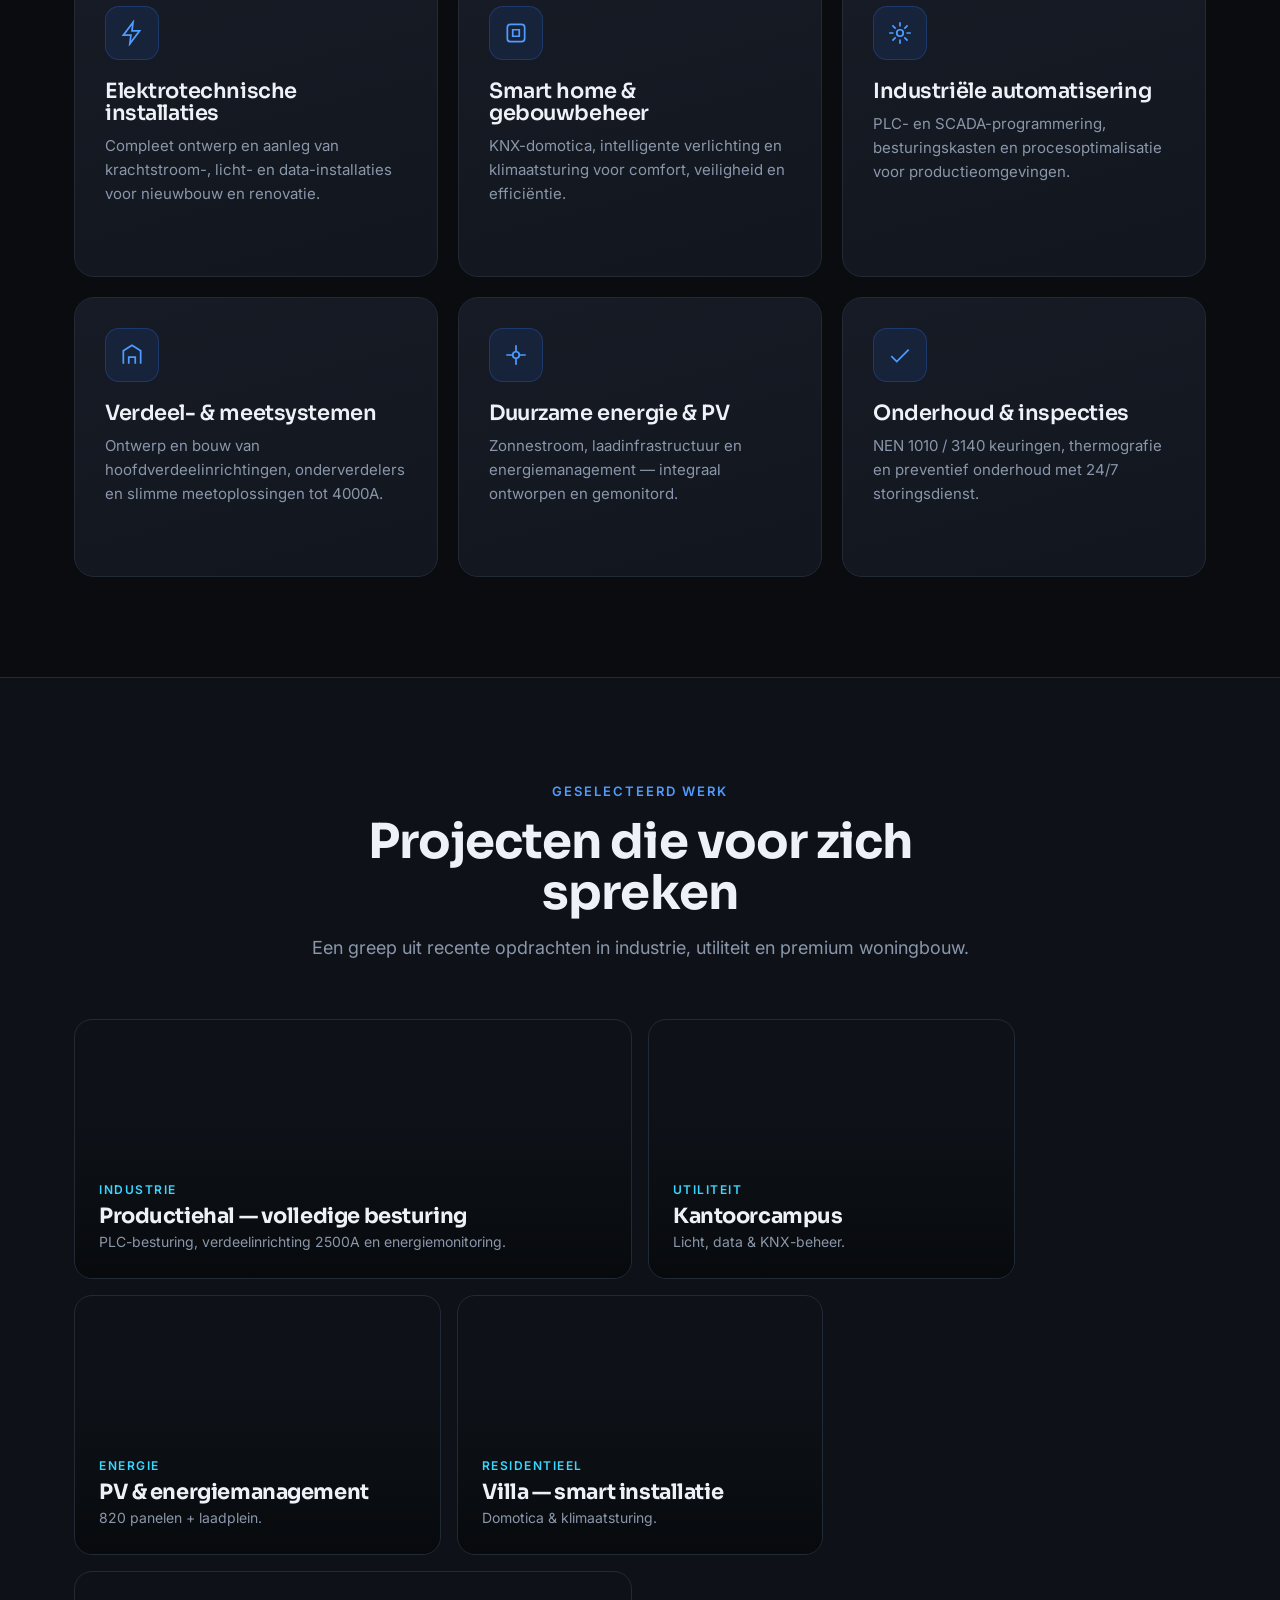
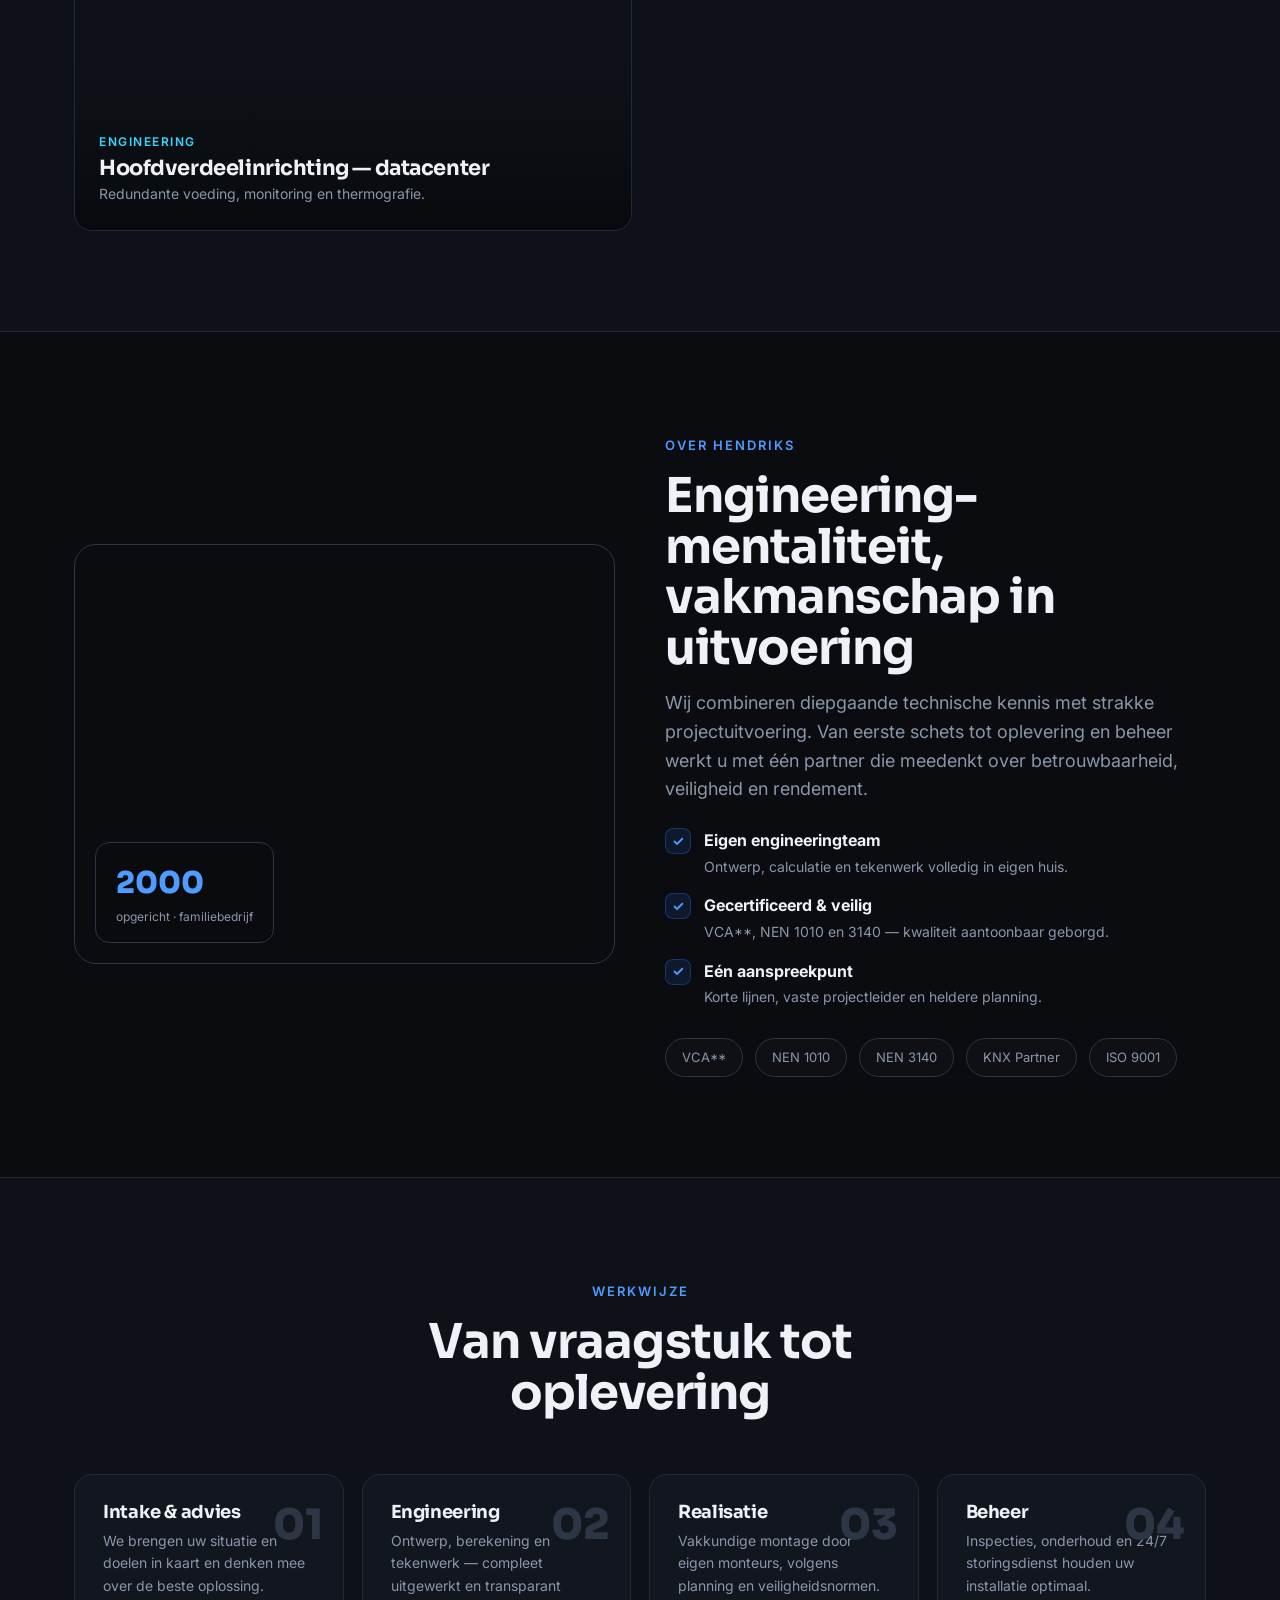
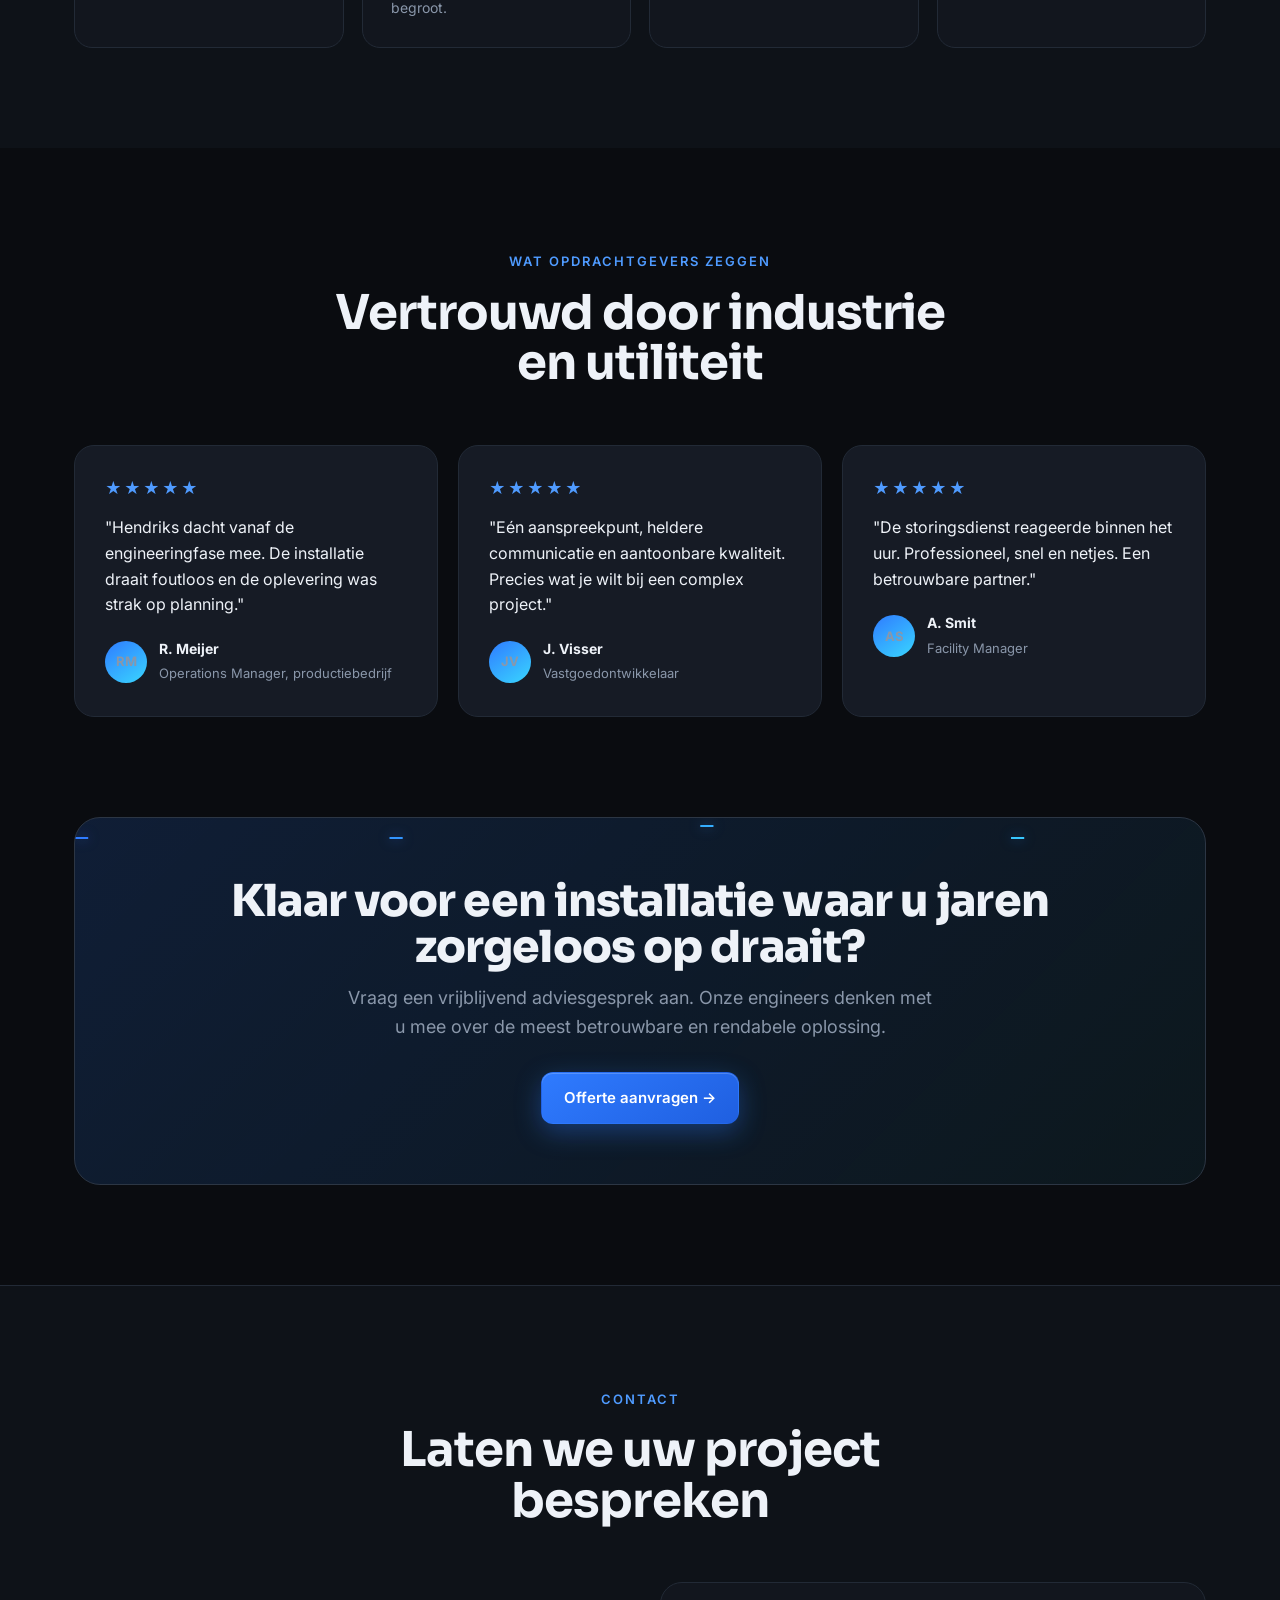
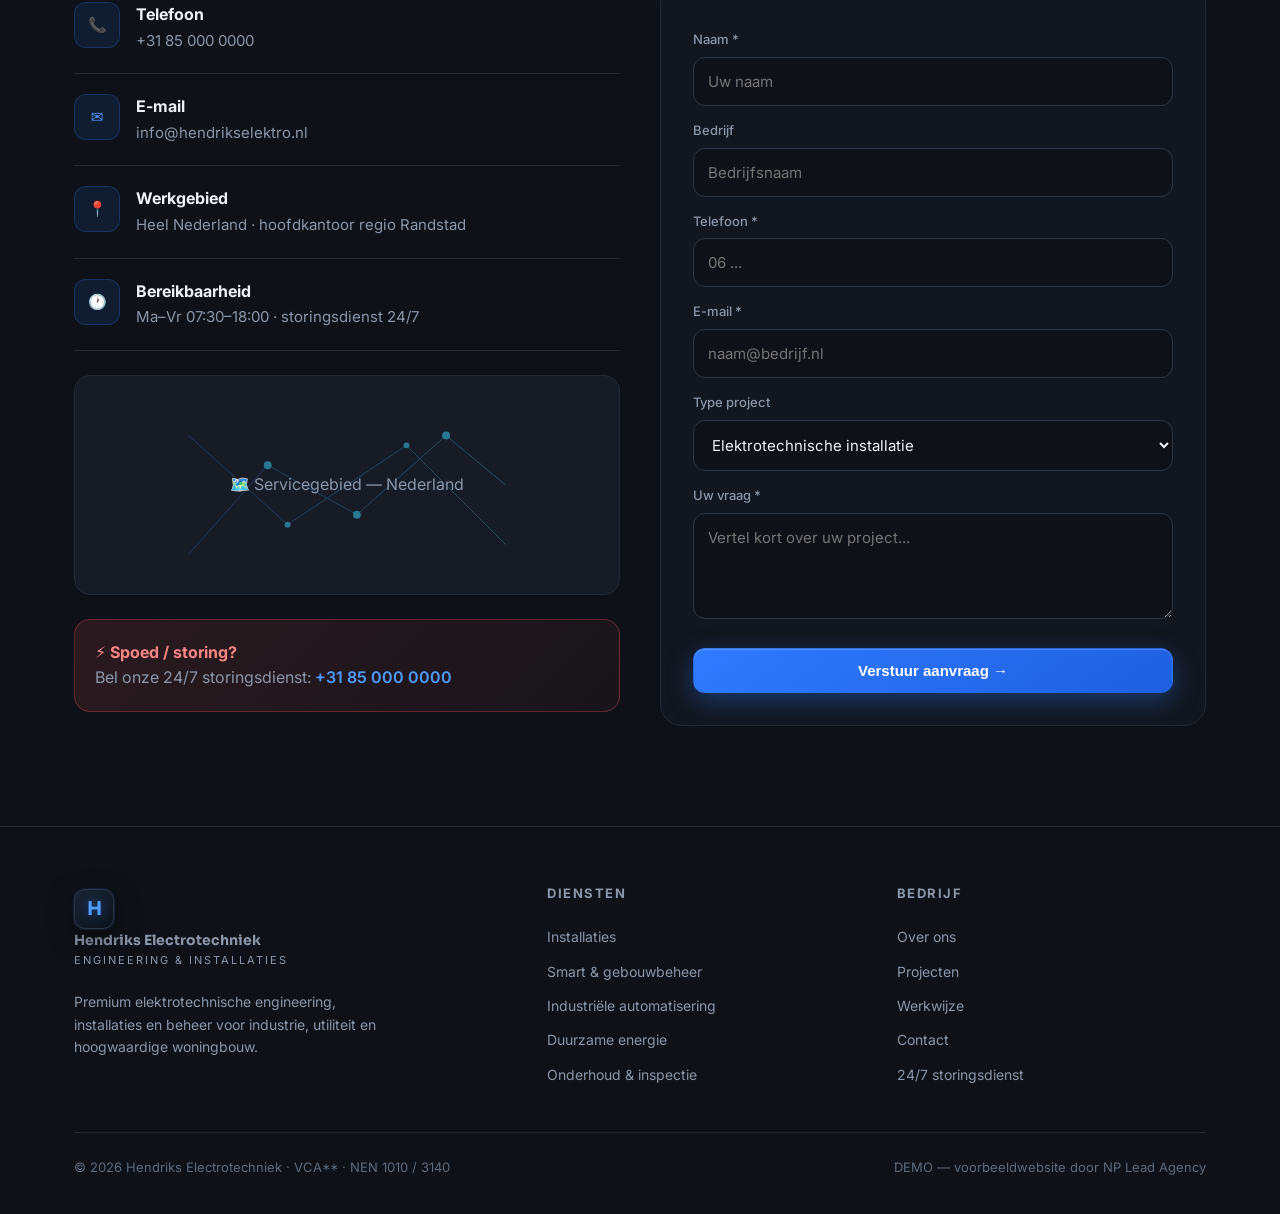
==== commit 0fdb5362: "Update hendriks_electrotechniek.html" ====
--- a/public/secret/hendriks_electrotechniek.html
+++ b/public/secret/hendriks_electrotechniek.html
@@ -331,8 +331,8 @@
 <section style="padding-top:0">
   <div class="wrap"><div class="ctaband reveal">
     <div class="flow" style="top:0"><svg viewBox="0 0 1200 40" preserveAspectRatio="none"><path d="M0 20 H500 l16 -12 H720 l16 12 H1200"/></svg></div>
-    <h2>Klaar voor een installatie die nét zo slim werkt als uw bedrijf?</h2>
-    <p>Vraag een vrijblijvend adviesgesprek aan. Onze engineers denken met u mee over de beste, meest rendabele oplossing.</p>
+    <h2>Klaar voor een installatie waar u jaren zorgeloos op draait?</h2>
+    <p>Vraag een vrijblijvend adviesgesprek aan. Onze engineers denken met u mee over de meest betrouwbare en rendabele oplossing.</p>
     <a class="btn btn-primary" href="#contact">Offerte aanvragen →</a>
   </div></div>
 </section>
